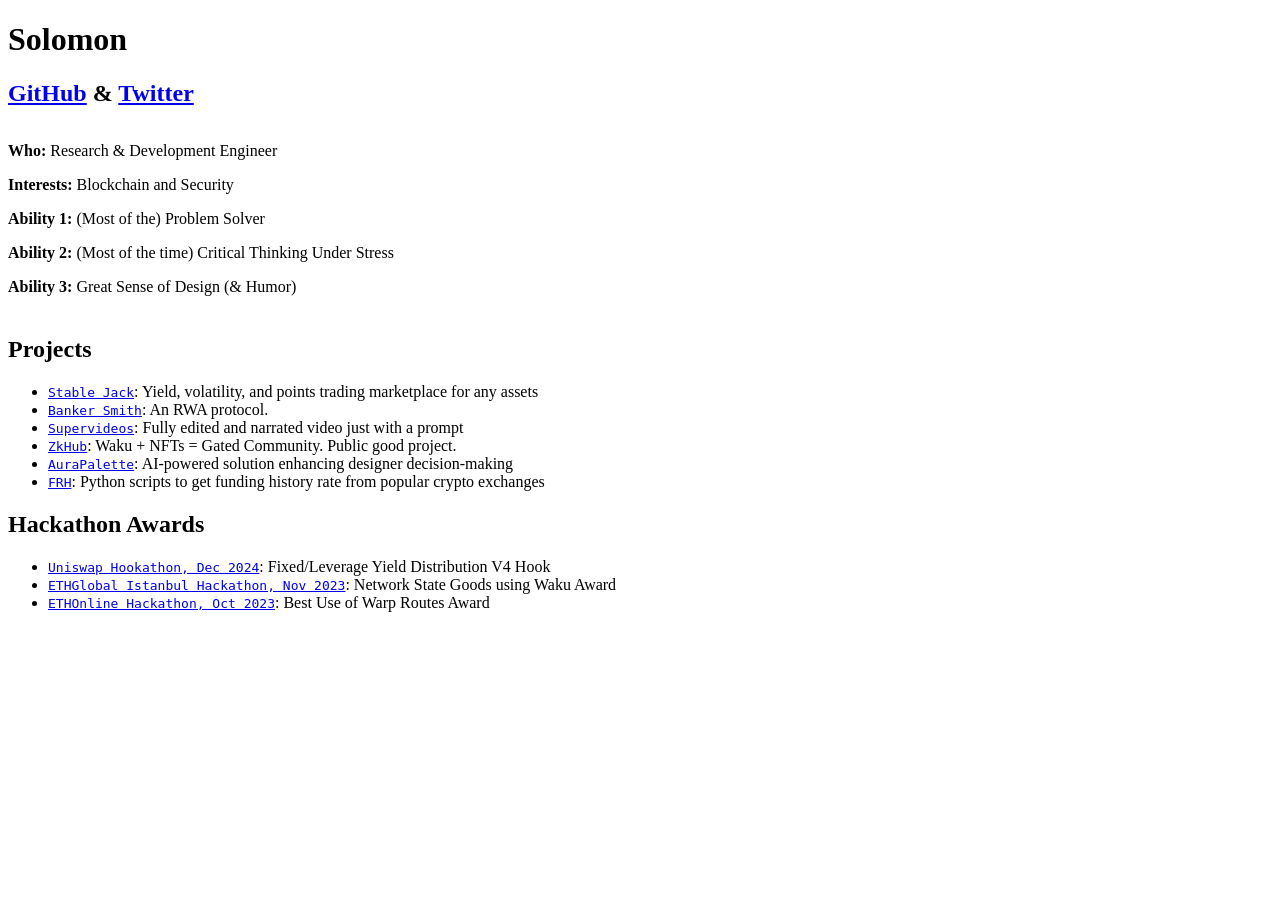
==== index.html @ c00d539e "Update index.html" ====
<!DOCTYPE html>
<html lang="en">
<head>
  <meta charset="utf-8">
  <meta name="viewport" content="width=device-width, initial-scale=1">
  <meta name="description" content="Solomon's personal website">
  <link rel="icon" href="favicon.ico" type="image/x-icon">
  <title>Having Fun?</title>
  <link rel="stylesheet" href="styles.css">
  <style>
    ul.centered-list {
      list-style: none;
      text-align: center;
      padding: 0;
    }
    ul.centered-list li {
      text-align: left;
    }
    .bold-text {
      font-weight: bold;
    }
  </style>
</head>
<body>
  <div id="preamble">
    <h1 class="title">Solomon</h1>
    <h2 class="subtitle" style="margin-bottom: 35px;">
      <a href="https://github.com/solomonNSI">GitHub</a>
      &amp; <a href="https://twitter.com/Solomon_nsi">Twitter</a>
    </h2>
  </div>

  <section style="text-align: center; margin-bottom: 40px;">
    <ul class="centered-list">
      <li><p><span class="bold-text">Who:</span> Research & Development Engineer</p></li>
      <li><p><span class="bold-text">Interests:</span> Blockchain and Security</p></li>
      <li><p><span class="bold-text">Ability 1:</span> (Most of the) Problem Solver</p></li>
      <li><p><span class="bold-text">Ability 2:</span> (Most of the time) Critical Thinking Under Stress</p></li>
      <li><p><span class="bold-text">Ability 3:</span> Great Sense of Design (& Humor)</p></li>
    </ul>
  </section>

  <section>
    <h2>Projects</h2>
    <ul>
      <li><a href="https://stablejack.xyz"><code>Stable Jack</code></a>: Yield, volatility, and points trading marketplace for any assets</li>
      <li><a href="https://github.com/Banker-Smith"><code>Banker Smith</code></a>: An RWA protocol.
      <li><a href="https://supervideos-app.vercel.app/"><code>Supervideos</code></a>: Fully edited and narrated video just with a prompt</li>
      <li><a href="https://github.com/solomonNSI/istanmeow"><code>ZkHub</code></a>: Waku + NFTs = Gated Community. Public good project.
      <li><a href="https://www.aurapalette.app"><code>AuraPalette</code></a>: AI-powered solution enhancing designer decision-making</li>
      <li><a href="https://github.com/solomonNSI/funding-rate-exchanges"><code>FRH</code></a>: Python scripts to get funding history rate from popular crypto exchanges</li>
    </ul>
  </section>

  <section>
    <h2>Hackathon Awards</h2>
    <ul>
      <li><a href="https://projects.atrium.academy/Fixed-Leverage-Yield-Hook-1565f0444abe815e94a0c40b997471b2"><code>Uniswap Hookathon, Dec 2024</code></a>: Fixed/Leverage Yield Distribution V4 Hook</li>
      <li><a href="https://github.com/solomonNSI/istanmeow"><code>ETHGlobal Istanbul Hackathon, Nov 2023</code></a>: Network State Goods using Waku Award</li>
      <li><a href="https://github.com/Banker-Smith"><code>ETHOnline Hackathon, Oct 2023</code></a>: Best Use of Warp Routes Award</li>
    </ul>
  </section>
</body>
</html>
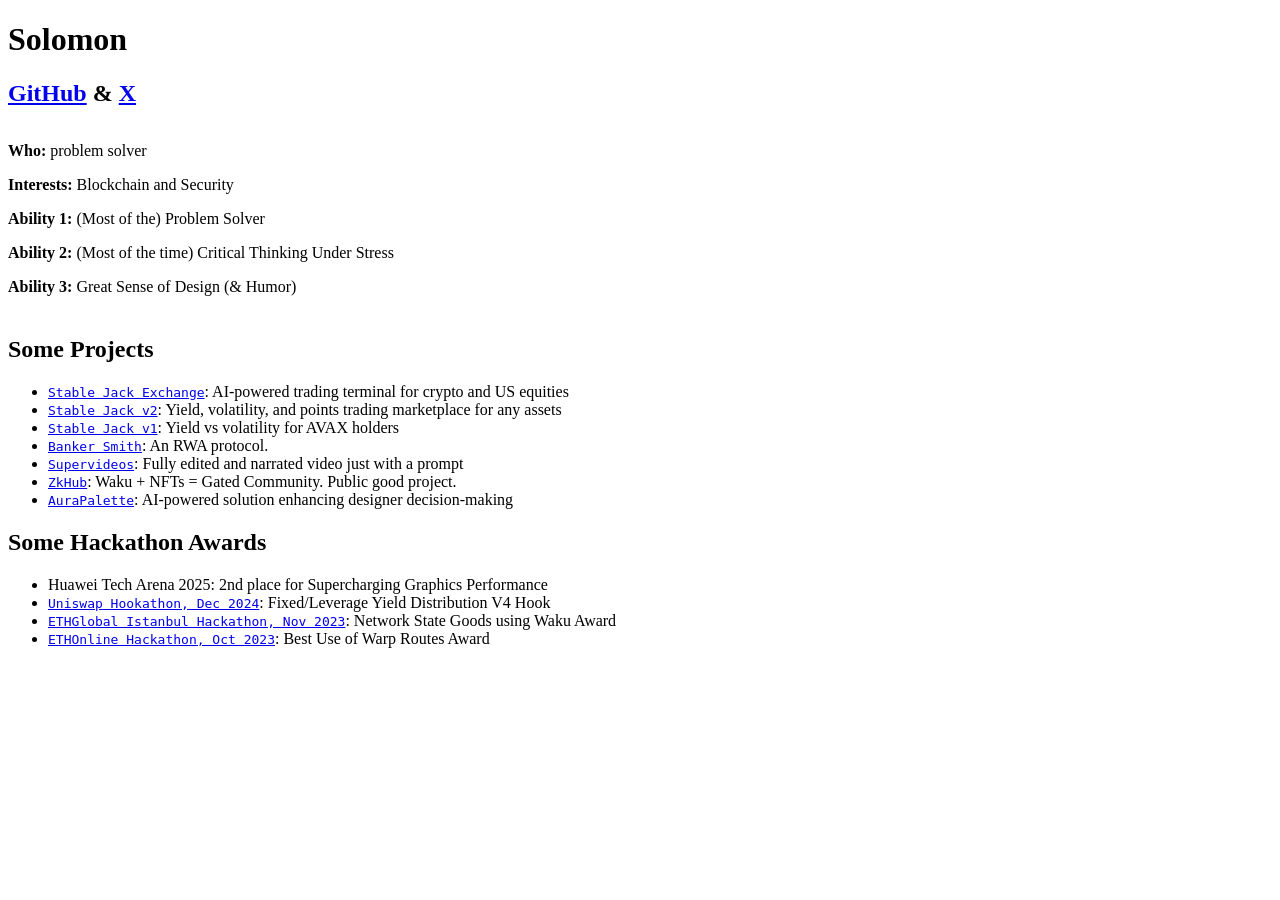
==== commit 35ffb0a3: "Update project and award sections in index.html" ====
--- a/index.html
+++ b/index.html
@@ -5,7 +5,7 @@
   <meta name="viewport" content="width=device-width, initial-scale=1">
   <meta name="description" content="Solomon's personal website">
   <link rel="icon" href="favicon.ico" type="image/x-icon">
-  <title>Having Fun?</title>
+  <title>?!</title>
   <link rel="stylesheet" href="styles.css">
   <style>
     ul.centered-list {
@@ -26,13 +26,13 @@
     <h1 class="title">Solomon</h1>
     <h2 class="subtitle" style="margin-bottom: 35px;">
       <a href="https://github.com/solomonNSI">GitHub</a>
-      &amp; <a href="https://twitter.com/Solomon_nsi">Twitter</a>
+      &amp; <a href="https://x.com/Solomon_nsi">X</a>
     </h2>
   </div>
 
   <section style="text-align: center; margin-bottom: 40px;">
     <ul class="centered-list">
-      <li><p><span class="bold-text">Who:</span> Research & Development Engineer</p></li>
+      <li><p><span class="bold-text">Who:</span> problem solver </p></li>
       <li><p><span class="bold-text">Interests:</span> Blockchain and Security</p></li>
       <li><p><span class="bold-text">Ability 1:</span> (Most of the) Problem Solver</p></li>
       <li><p><span class="bold-text">Ability 2:</span> (Most of the time) Critical Thinking Under Stress</p></li>
@@ -41,20 +41,22 @@
   </section>
 
   <section>
-    <h2>Projects</h2>
+    <h2>Some Projects</h2>
     <ul>
-      <li><a href="https://stablejack.xyz"><code>Stable Jack</code></a>: Yield, volatility, and points trading marketplace for any assets</li>
+      <li><a href="https://stablejack.xyz"><code>Stable Jack Exchange</code></a>: AI-powered trading terminal for crypto and US equities</li>
+      <li><a href="https://app.stablejack.xyz"><code>Stable Jack v2</code></a>: Yield, volatility, and points trading marketplace for any assets</li>
+      <li><a href="https://v1.stablejack.xyz"><code>Stable Jack v1</code></a>: Yield vs volatility for AVAX holders</li>
       <li><a href="https://github.com/Banker-Smith"><code>Banker Smith</code></a>: An RWA protocol.
       <li><a href="https://supervideos-app.vercel.app/"><code>Supervideos</code></a>: Fully edited and narrated video just with a prompt</li>
       <li><a href="https://github.com/solomonNSI/istanmeow"><code>ZkHub</code></a>: Waku + NFTs = Gated Community. Public good project.
       <li><a href="https://www.aurapalette.app"><code>AuraPalette</code></a>: AI-powered solution enhancing designer decision-making</li>
-      <li><a href="https://github.com/solomonNSI/funding-rate-exchanges"><code>FRH</code></a>: Python scripts to get funding history rate from popular crypto exchanges</li>
     </ul>
   </section>
 
   <section>
-    <h2>Hackathon Awards</h2>
+    <h2>Some Hackathon Awards</h2>
     <ul>
+      <li>Huawei Tech Arena 2025: 2nd place for Supercharging Graphics Performance</li>
       <li><a href="https://projects.atrium.academy/Fixed-Leverage-Yield-Hook-1565f0444abe815e94a0c40b997471b2"><code>Uniswap Hookathon, Dec 2024</code></a>: Fixed/Leverage Yield Distribution V4 Hook</li>
       <li><a href="https://github.com/solomonNSI/istanmeow"><code>ETHGlobal Istanbul Hackathon, Nov 2023</code></a>: Network State Goods using Waku Award</li>
       <li><a href="https://github.com/Banker-Smith"><code>ETHOnline Hackathon, Oct 2023</code></a>: Best Use of Warp Routes Award</li>
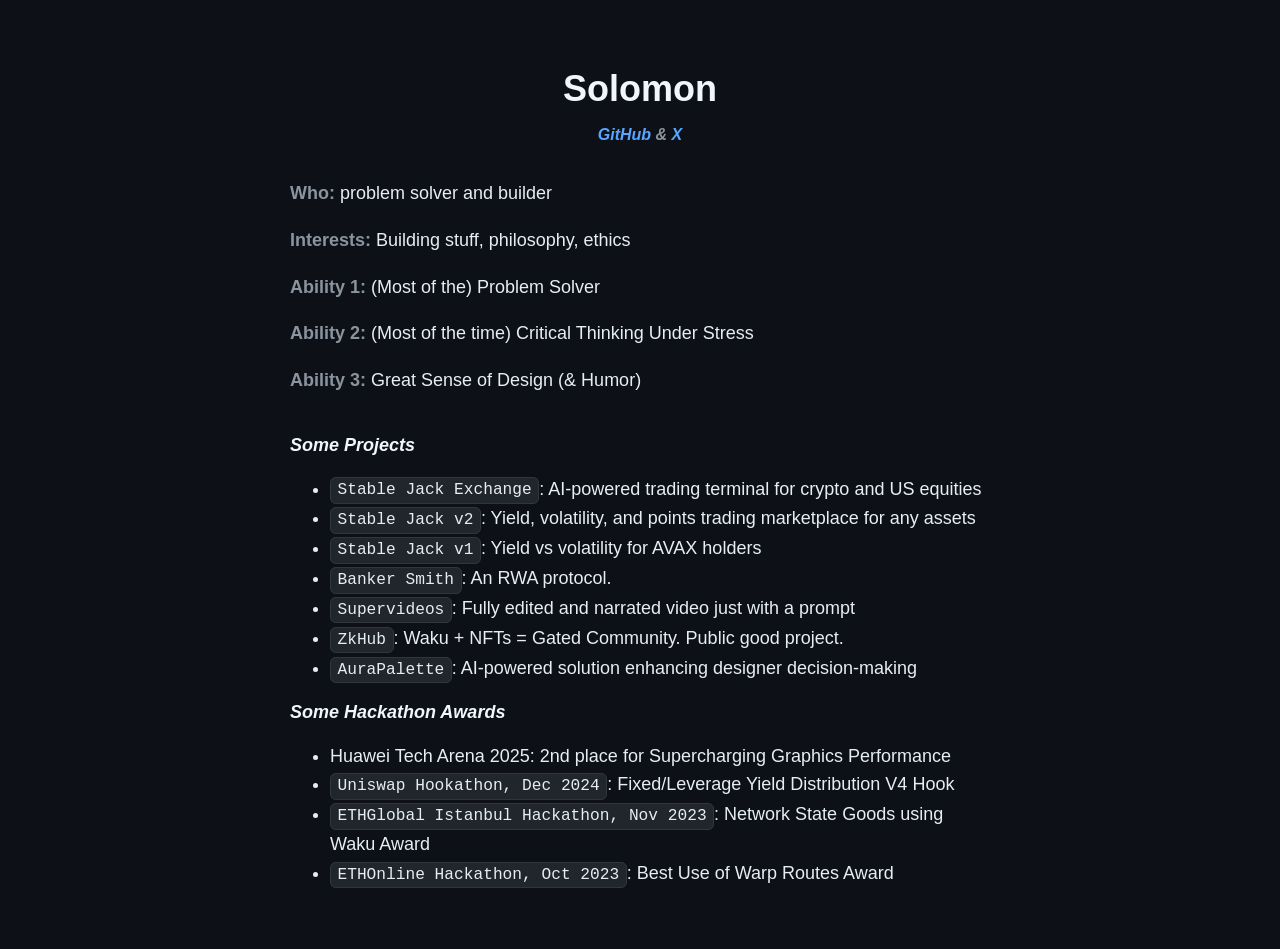
==== commit 06689355: "update" ====
--- a/index.html
+++ b/index.html
@@ -4,6 +4,7 @@
   <meta charset="utf-8">
   <meta name="viewport" content="width=device-width, initial-scale=1">
   <meta name="description" content="Solomon's personal website">
+  <meta name="theme-color" content="#0d1117">
   <link rel="icon" href="favicon.ico" type="image/x-icon">
   <title>?!</title>
   <link rel="stylesheet" href="styles.css">
@@ -32,14 +33,13 @@
 
   <section style="text-align: center; margin-bottom: 40px;">
     <ul class="centered-list">
-      <li><p><span class="bold-text">Who:</span> problem solver </p></li>
-      <li><p><span class="bold-text">Interests:</span> Blockchain and Security</p></li>
+      <li><p><span class="bold-text">Who:</span> problem solver and builder</p></li>
+      <li><p><span class="bold-text">Interests:</span> Building stuff, philosophy, ethics</p></li>
       <li><p><span class="bold-text">Ability 1:</span> (Most of the) Problem Solver</p></li>
       <li><p><span class="bold-text">Ability 2:</span> (Most of the time) Critical Thinking Under Stress</p></li>
       <li><p><span class="bold-text">Ability 3:</span> Great Sense of Design (& Humor)</p></li>
     </ul>
   </section>
-
   <section>
     <h2>Some Projects</h2>
     <ul>
--- a/styles.css
+++ b/styles.css
@@ -0,0 +1,91 @@
+/* Dark mode – comfortable, developer-friendly palette */
+html {
+  background-color: #0d1117;
+}
+
+:root {
+  --bg: #0d1117;
+  --bg-soft: #161b22;
+  --text: #e6edf3;
+  --text-muted: #8b949e;
+  --accent: #58a6ff;
+  --accent-visited: #a371f7;
+  --code-bg: #21262d;
+  --code-border: #30363d;
+  --heading: #f0f6fc;
+}
+
+body {
+  line-height: 1.6;
+  font-size: 18px;
+  padding: 0 10px;
+  margin: 60px auto;
+  max-width: 700px;
+  background-color: var(--bg);
+  color: var(--text);
+  font-family: -apple-system, BlinkMacSystemFont, "Segoe UI", "Noto Sans", Helvetica, Arial, sans-serif;
+}
+
+.title {
+  text-align: center;
+  margin-bottom: 0.2em;
+  color: var(--heading);
+  font-weight: 600;
+}
+
+.subtitle {
+  text-align: center;
+  font-size: medium;
+  font-weight: bold;
+  margin-top: 0;
+  color: var(--text-muted);
+}
+
+h2,
+h3 {
+  line-height: 1.2;
+  color: var(--heading);
+  font-weight: 600;
+}
+
+h2 {
+  font-style: italic;
+  font-size: 18px;
+}
+
+a:link {
+  color: var(--accent);
+  text-decoration: none;
+}
+
+a:visited {
+  color: var(--accent-visited);
+  text-decoration: none;
+}
+
+a:hover {
+  text-decoration: underline;
+}
+
+code,
+.code {
+  font-family: Consolas, "Liberation Mono", Menlo, Courier, monospace;
+  font-size: 0.9em;
+  line-height: 1.6;
+  padding: 0.2em 0.4em;
+  margin: 0;
+  background-color: var(--code-bg);
+  border: 1px solid var(--code-border);
+  border-radius: 6px;
+  color: var(--text);
+}
+
+p,
+li {
+  color: var(--text);
+}
+
+.bold-text {
+  color: var(--text-muted);
+  font-weight: 600;
+}
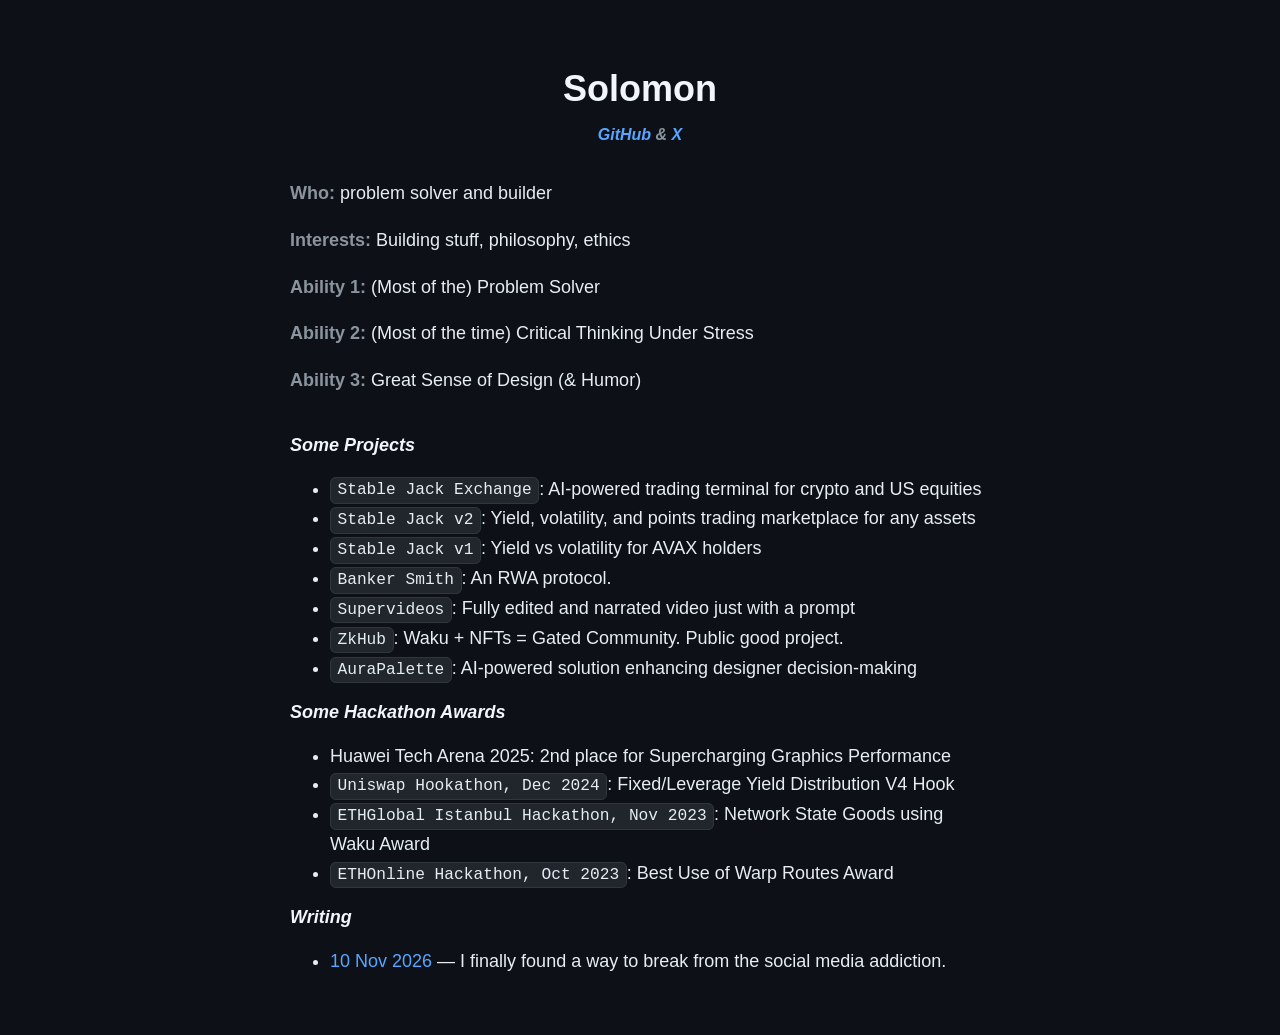
==== commit c610c8cf: "chore: blog1" ====
--- a/index.html
+++ b/index.html
@@ -8,19 +8,6 @@
   <link rel="icon" href="favicon.ico" type="image/x-icon">
   <title>?!</title>
   <link rel="stylesheet" href="styles.css">
-  <style>
-    ul.centered-list {
-      list-style: none;
-      text-align: center;
-      padding: 0;
-    }
-    ul.centered-list li {
-      text-align: left;
-    }
-    .bold-text {
-      font-weight: bold;
-    }
-  </style>
 </head>
 <body>
   <div id="preamble">
@@ -62,5 +49,12 @@
       <li><a href="https://github.com/Banker-Smith"><code>ETHOnline Hackathon, Oct 2023</code></a>: Best Use of Warp Routes Award</li>
     </ul>
   </section>
+
+  <section>
+    <h2>Writing</h2>
+    <ul>
+      <li><a href="blog/2026-11-10.html">10 Nov 2026</a> — I finally found a way to break from the social media addiction.</li>
+    </ul>
+  </section>
 </body>
 </html>
--- a/styles.css
+++ b/styles.css
@@ -31,6 +31,11 @@
   margin-bottom: 0.2em;
   color: var(--heading);
   font-weight: 600;
+}
+
+.title a:link,
+.title a:visited {
+  color: var(--heading);
 }
 
 .subtitle {
@@ -89,3 +94,21 @@
   color: var(--text-muted);
   font-weight: 600;
 }
+
+ul.centered-list {
+  list-style: none;
+  text-align: center;
+  padding: 0;
+}
+
+ul.centered-list li {
+  text-align: left;
+}
+
+article p {
+  margin: 0 0 1em;
+}
+
+article p:last-child {
+  margin-bottom: 0;
+}
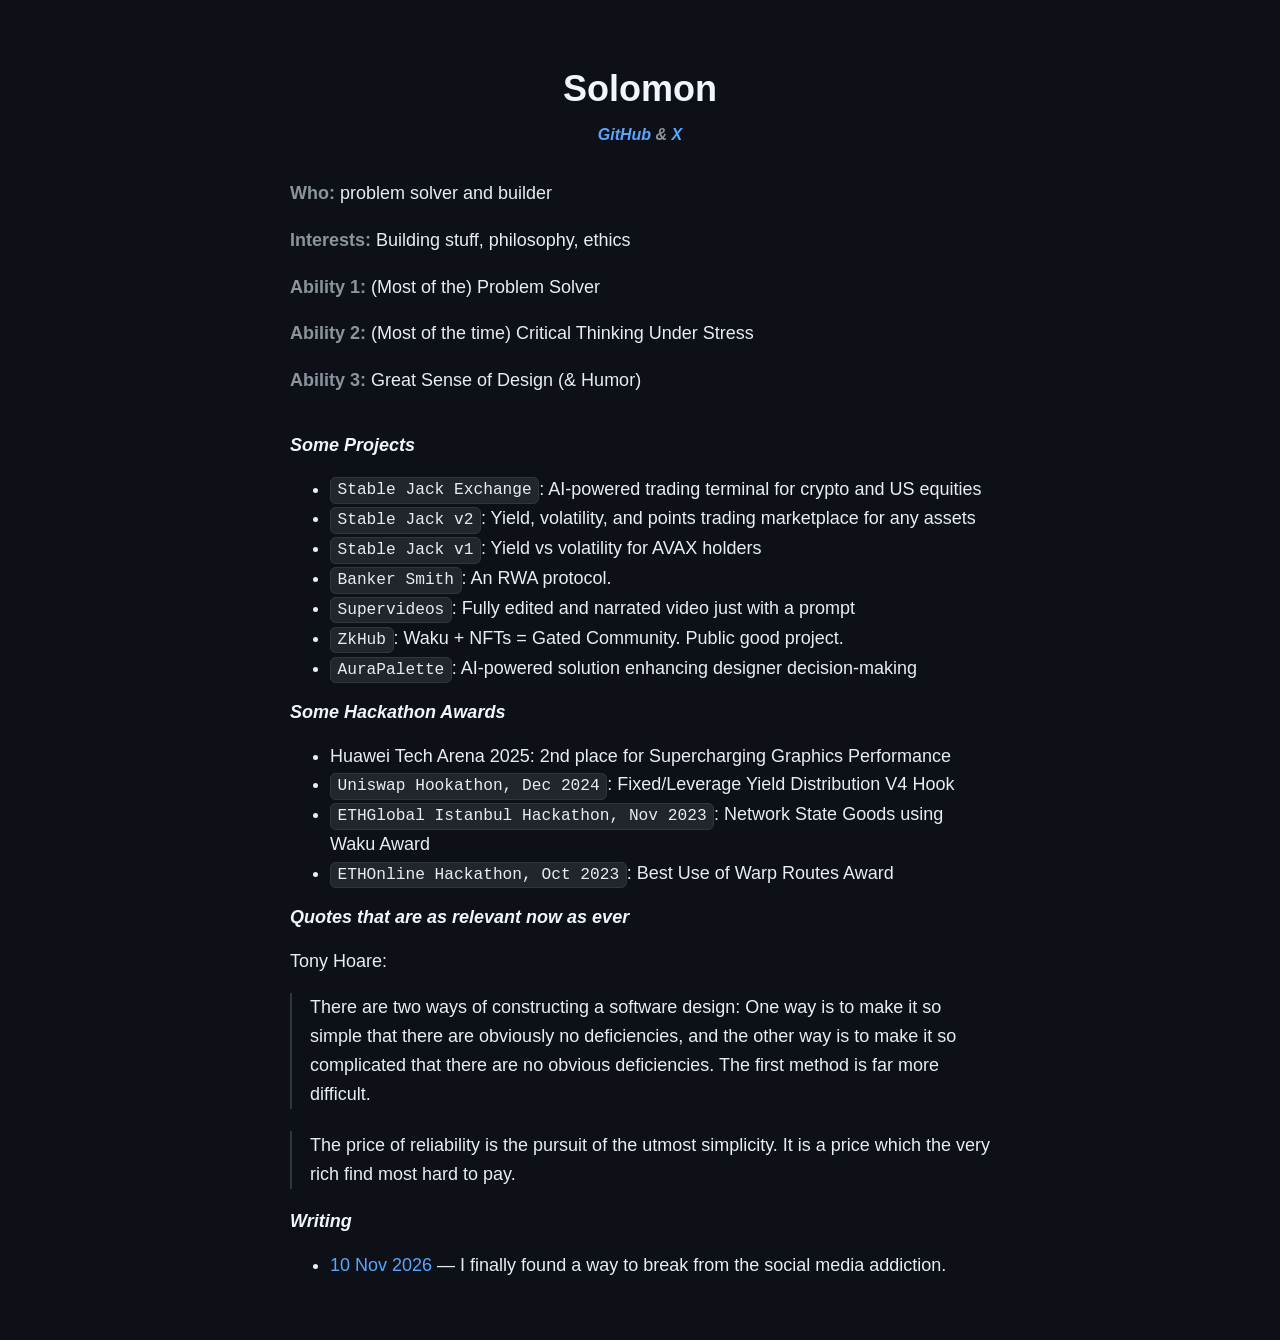
==== commit ce1db1d9: "chore: main page'" ====
--- a/index.html
+++ b/index.html
@@ -51,10 +51,20 @@
   </section>
 
   <section>
+    <h2>Quotes that are as relevant now as ever</h2>
+    <p>Tony Hoare:</p>
+    <blockquote>
+      <p>There are two ways of constructing a software design: One way is to make it so simple that there are obviously no deficiencies, and the other way is to make it so complicated that there are no obvious deficiencies. The first method is far more difficult.</p>
+    </blockquote>
+    <blockquote>
+      <p>The price of reliability is the pursuit of the utmost simplicity. It is a price which the very rich find most hard to pay.</p>
+    </blockquote>
+  </section>
+  <section>
     <h2>Writing</h2>
     <ul>
       <li><a href="blog/2026-11-10.html">10 Nov 2026</a> — I finally found a way to break from the social media addiction.</li>
     </ul>
   </section>
 </body>
-</html>
+</html>
--- a/styles.css
+++ b/styles.css
@@ -112,3 +112,14 @@
 article p:last-child {
   margin-bottom: 0;
 }
+
+blockquote {
+  margin: 0 0 1.25em;
+  padding-left: 1em;
+  border-left: 2px solid var(--code-border);
+  color: var(--text-muted);
+}
+
+blockquote p {
+  margin: 0;
+}
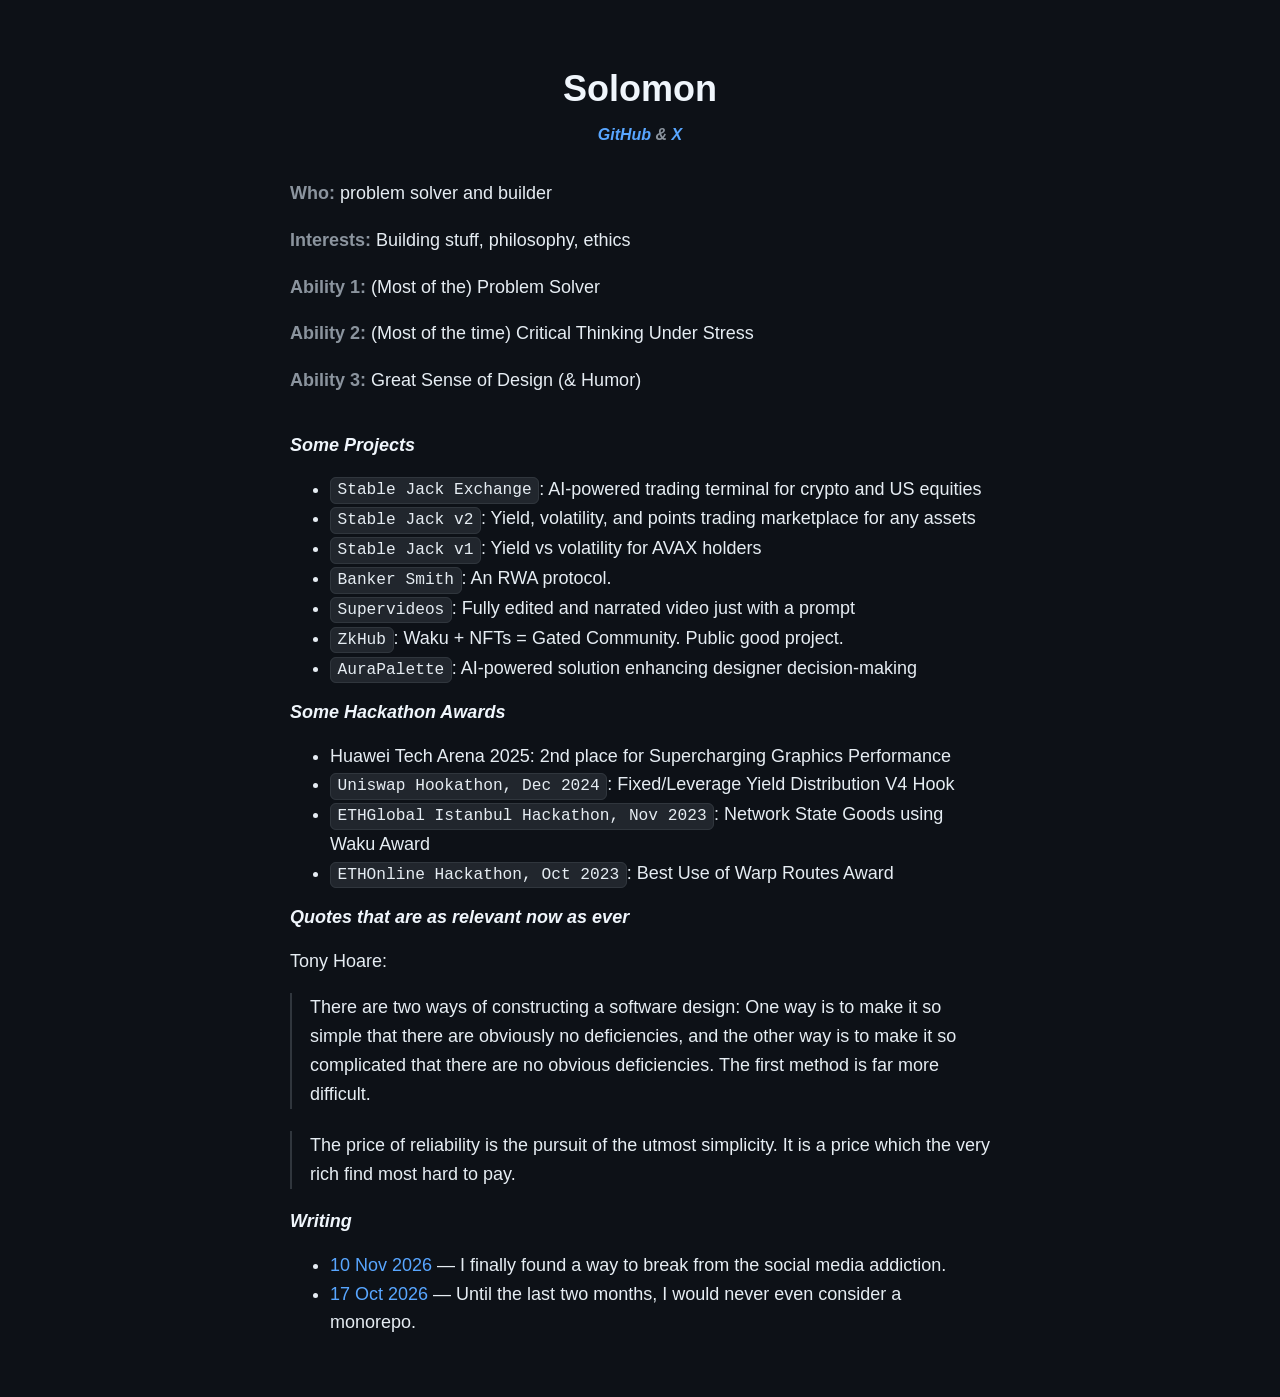
==== commit 9d8822d3: "Add monorepo blog post for 17 Oct." ====
--- a/index.html
+++ b/index.html
@@ -64,6 +64,7 @@
     <h2>Writing</h2>
     <ul>
       <li><a href="blog/2026-11-10.html">10 Nov 2026</a> — I finally found a way to break from the social media addiction.</li>
+      <li><a href="blog/2026-10-17.html">17 Oct 2026</a> — Until the last two months, I would never even consider a monorepo.</li>
     </ul>
   </section>
 </body>
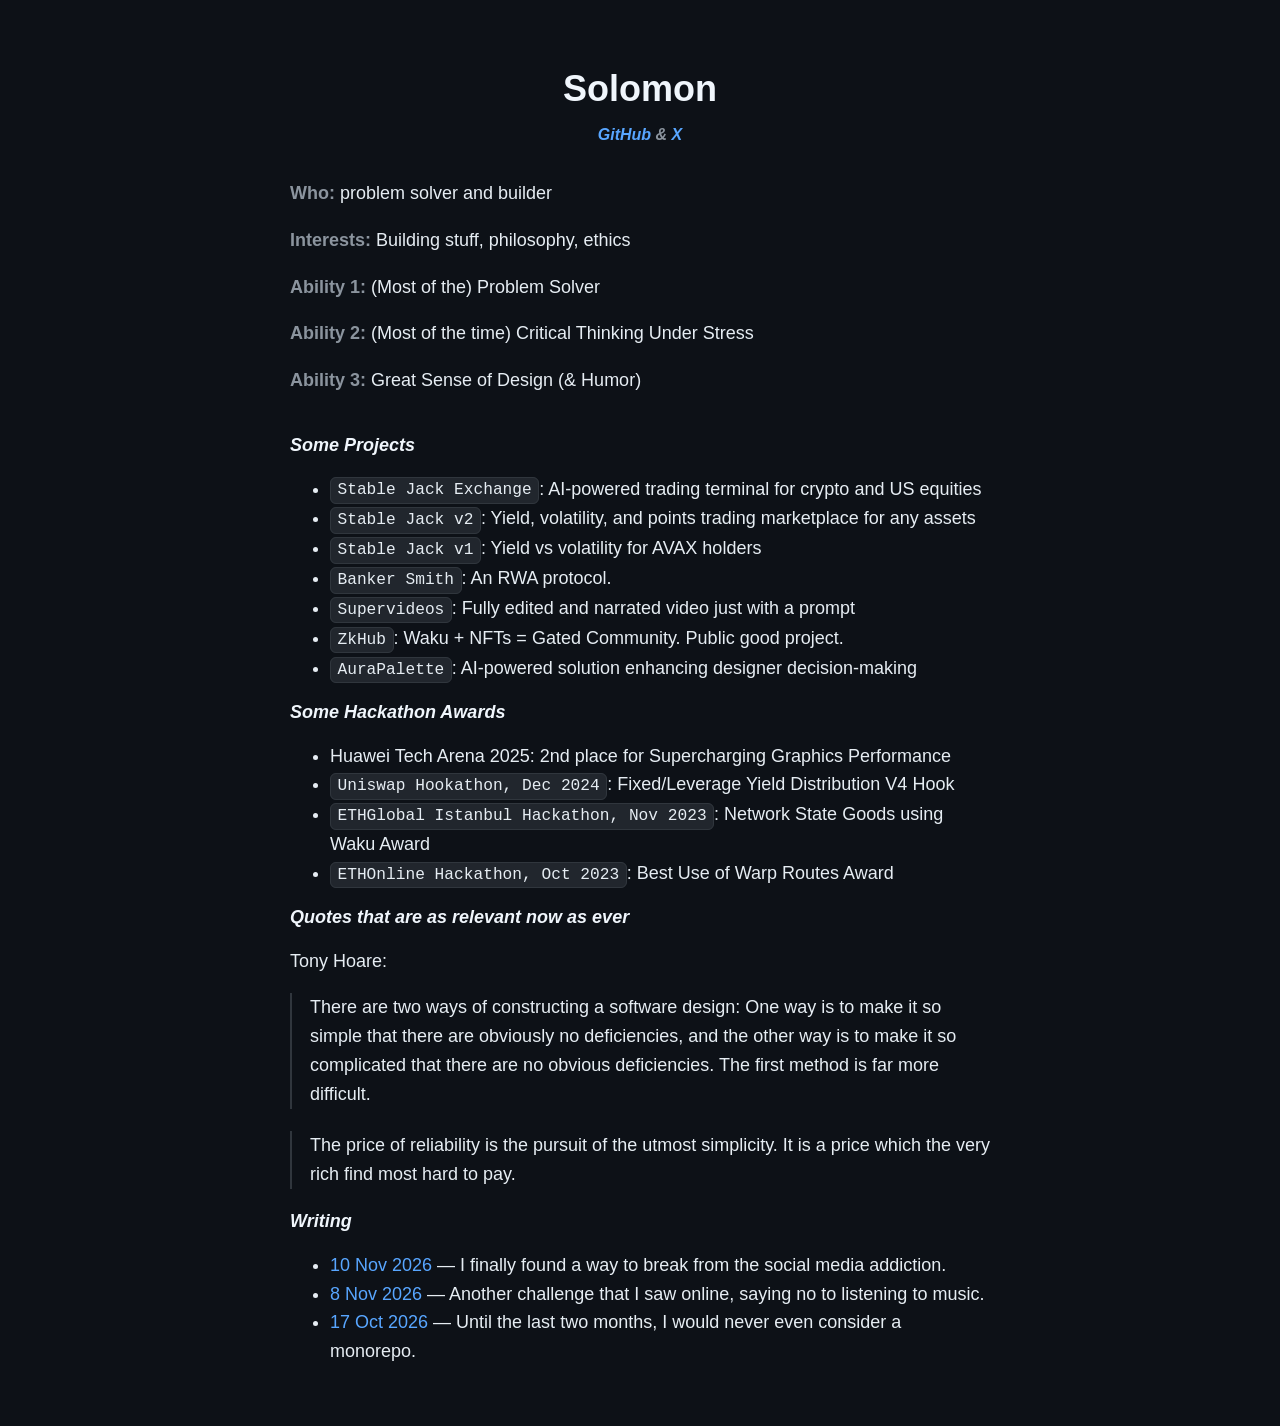
==== commit 60333f4f: "Add no-music challenge blog post for 8 Nov." ====
--- a/index.html
+++ b/index.html
@@ -64,6 +64,7 @@
     <h2>Writing</h2>
     <ul>
       <li><a href="blog/2026-11-10.html">10 Nov 2026</a> — I finally found a way to break from the social media addiction.</li>
+      <li><a href="blog/2026-11-08.html">8 Nov 2026</a> — Another challenge that I saw online, saying no to listening to music.</li>
       <li><a href="blog/2026-10-17.html">17 Oct 2026</a> — Until the last two months, I would never even consider a monorepo.</li>
     </ul>
   </section>
